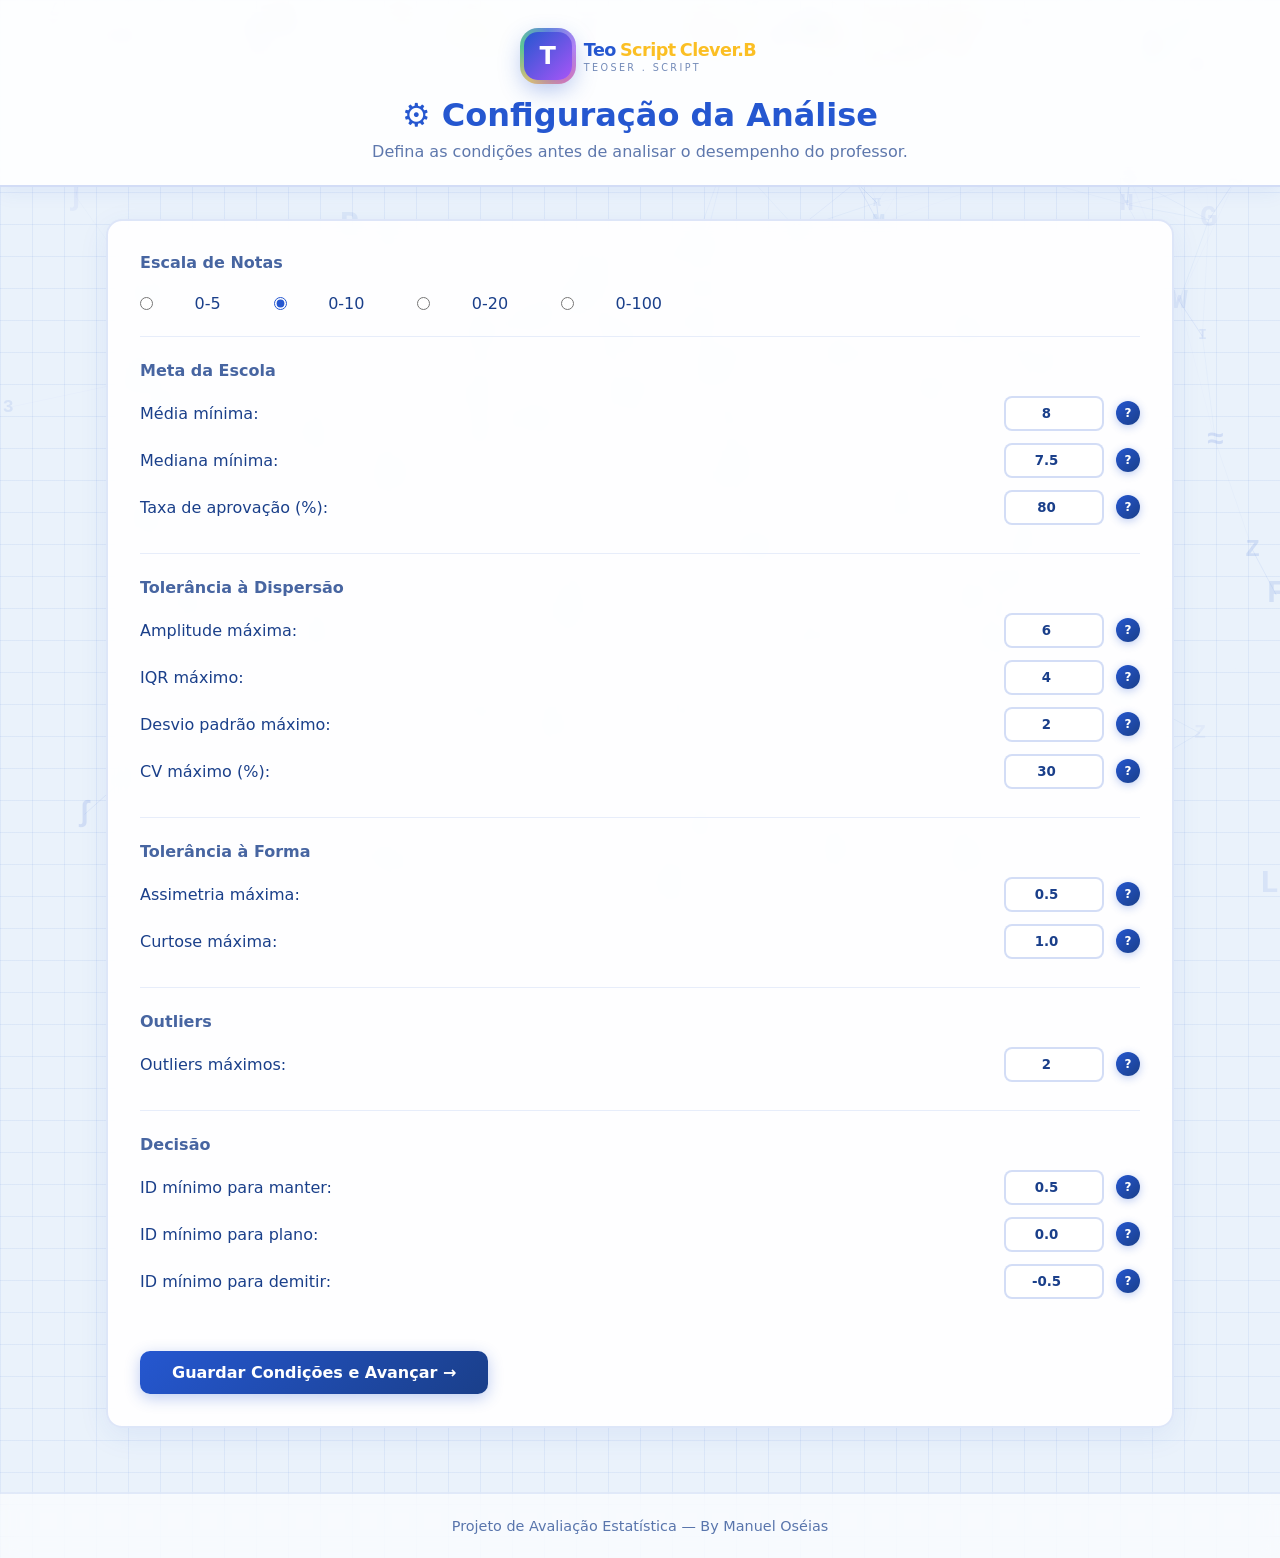
==== frontend/index.html @ eab4f6de "Primeiro commit - Projeto de Avaliação" ====
<!DOCTYPE html>
<html lang="pt">
<head>
    <meta charset="UTF-8">
    <meta name="viewport" content="width=device-width, initial-scale=1.0">
    <title>Configuração — Avaliação de Professor</title>
    <link rel="stylesheet" href="style.css">
    <style>
        #teste{
            color: #fbbf24;
        }
    </style>
</head>
<body>

    <canvas id="canvas-fundo"></canvas>
    <div id="simbolos-flutuantes"></div>

    <header>
        <div class="logo-teoscript">
            <div class="logo-icone">T</div>
            <div class="logo-texto">
                <div class="logo-titulo">
                    <span class="logo-teo">Teo</span><span class="logo-script">Script</span>
                    <span id = "teste"> Clever.B</span>
                </div>
                <span class="logo-subtitulo">Teoser . Script</span>
            </div>
        </div>
        <h1>⚙️ Configuração da Análise</h1>
        <p>Defina as condições antes de analisar o desempenho do professor.</p>
    </header>

    <main>

        <section class="config-section">

            <div class="config-group">
                <h3>Escala de Notas</h3>
                <div class="escala-opcoes">
                    <input type="radio" name="escala" id="escala-5" value="5">
                    <label for="escala-5">0-5</label>

                    <input type="radio" name="escala" id="escala-10" value="10" checked>
                    <label for="escala-10">0-10</label>

                    <input type="radio" name="escala" id="escala-20" value="20">
                    <label for="escala-20">0-20</label>

                    <input type="radio" name="escala" id="escala-100" value="100">
                    <label for="escala-100">0-100</label>
                </div>
            </div>

            <div class="config-group">
                <h3>Meta da Escola</h3>

                <div class="config-item">
                    <label for="media-min">Média mínima:</label>
                    <input type="number" id="media-min" value="8" min="0" max="10" step="0.1">
                    <span class="ajuda" data-explicacao="media-min">?</span>
                </div>

                <div class="config-item">
                    <label for="mediana-min">Mediana mínima:</label>
                    <input type="number" id="mediana-min" value="7.5" min="0" max="10" step="0.1">
                    <span class="ajuda" data-explicacao="mediana-min">?</span>
                </div>

                <div class="config-item">
                    <label for="taxa-aprovacao">Taxa de aprovação (%):</label>
                    <input type="number" id="taxa-aprovacao" value="80" min="0" max="100" step="1">
                    <span class="ajuda" data-explicacao="taxa-aprovacao">?</span>
                </div>
            </div>

            <div class="config-group">
                <h3>Tolerância à Dispersão</h3>

                <div class="config-item">
                    <label for="amplitude-max">Amplitude máxima:</label>
                    <input type="number" id="amplitude-max" value="6" min="0" max="10" step="0.1">
                    <span class="ajuda" data-explicacao="amplitude-max">?</span>
                </div>

                <div class="config-item">
                    <label for="iqr-max">IQR máximo:</label>
                    <input type="number" id="iqr-max" value="4" min="0" max="10" step="0.1">
                    <span class="ajuda" data-explicacao="iqr-max">?</span>
                </div>

                <div class="config-item">
                    <label for="desvio-max">Desvio padrão máximo:</label>
                    <input type="number" id="desvio-max" value="2" min="0" max="10" step="0.1">
                    <span class="ajuda" data-explicacao="desvio-max">?</span>
                </div>

                <div class="config-item">
                    <label for="cv-max">CV máximo (%):</label>
                    <input type="number" id="cv-max" value="30" min="0" max="100" step="1">
                    <span class="ajuda" data-explicacao="cv-max">?</span>
                </div>
            </div>

            <div class="config-group">
                <h3>Tolerância à Forma</h3>

                <div class="config-item">
                    <label for="assimetria-max">Assimetria máxima:</label>
                    <input type="number" id="assimetria-max" value="0.5" min="0" max="3" step="0.1">
                    <span class="ajuda" data-explicacao="assimetria-max">?</span>
                </div>

                <div class="config-item">
                    <label for="curtose-max">Curtose máxima:</label>
                    <input type="number" id="curtose-max" value="1.0" min="0" max="5" step="0.1">
                    <span class="ajuda" data-explicacao="curtose-max">?</span>
                </div>
            </div>

            <div class="config-group">
                <h3>Outliers</h3>

                <div class="config-item">
                    <label for="outliers-max">Outliers máximos:</label>
                    <input type="number" id="outliers-max" value="2" min="0" max="50" step="1">
                    <span class="ajuda" data-explicacao="outliers-max">?</span>
                </div>
            </div>

            <div class="config-group">
                <h3>Decisão</h3>

                <div class="config-item">
                    <label for="id-manter">ID mínimo para manter:</label>
                    <input type="number" id="id-manter" value="0.5" min="-1" max="1" step="0.1">
                    <span class="ajuda" data-explicacao="id-manter">?</span>
                </div>

                <div class="config-item">
                    <label for="id-plano">ID mínimo para plano:</label>
                    <input type="number" id="id-plano" value="0.0" min="-1" max="1" step="0.1">
                    <span class="ajuda" data-explicacao="id-plano">?</span>
                </div>

                <div class="config-item">
                    <label for="id-demitir">ID mínimo para demitir:</label>
                    <input type="number" id="id-demitir" value="-0.5" min="-1" max="1" step="0.1">
                    <span class="ajuda" data-explicacao="id-demitir">?</span>
                </div>
            </div>

            <button id="btn-avancar">Guardar Condições e Avançar →</button>

        </section>

    </main>

    <div id="modal-ajuda" class="modal hidden">
        <div class="modal-conteudo">
            <span class="modal-fechar" id="modal-fechar">&times;</span>
            <h3 id="modal-titulo"></h3>
            <p id="modal-texto"></p>
        </div>
    </div>

    <footer>
        <p>Projeto de Avaliação Estatística — By Manuel Oséias</p>
    </footer>

    <script src="script.js"></script>
</body>
</html>
---- frontend/style.css ----
/* ============================================ */
/* RESET                                         */
/* ============================================ */
* {
    margin: 0;
    padding: 0;
    box-sizing: border-box;
    font-family: 'Segoe UI', system-ui, sans-serif;
}

body {
    background-color: #eaf2fb;
    background-image:
        linear-gradient(rgba(37, 87, 208, 0.07) 1px, transparent 1px),
        linear-gradient(90deg, rgba(37, 87, 208, 0.07) 1px, transparent 1px);
    background-size: 32px 32px;
    color: #1a3f8a;
    min-height: 100vh;
    display: flex;
    flex-direction: column;
    position: relative;
    overflow-x: hidden;
}

/* ============================================ */
/* CANVAS DE FUNDO                               */
/* ============================================ */
#canvas-fundo {
    position: fixed;
    top: 0;
    left: 0;
    width: 100vw;
    height: 100vh;
    z-index: 0;
    pointer-events: none;
}

#simbolos-flutuantes {
    position: fixed;
    inset: 0;
    pointer-events: none;
    overflow: hidden;
    z-index: 0;
}

#simbolos-flutuantes span {
    position: absolute;
    font-weight: bold;
    color: #2557d0;
    opacity: 0.07;
    text-shadow: 0 0 30px rgba(37, 87, 208, 0.15);
    -webkit-user-select: none;
    user-select: none;
}

/* ============================================ */
/* HEADER COM LOGO TEO SCRIPT                    */
/* ============================================ */
header {
    position: relative;
    z-index: 10;
    text-align: center;
    padding: 2rem 1rem 1.5rem;
    background: rgba(255, 255, 255, 0.9);
    -webkit-backdrop-filter: blur(8px);
    backdrop-filter: blur(8px);
    border-bottom: 2px solid rgba(37, 87, 208, 0.2);
    box-shadow: 0 4px 20px rgba(37, 87, 208, 0.08);
}

/* LOGO */
.logo-teoscript {
    display: inline-flex;
    align-items: center;
    gap: 12px;
    margin-bottom: 1rem;
    text-decoration: none;
    cursor: default;
}

.logo-icone {
    position: relative;
    width: 48px;
    height: 48px;
    border-radius: 14px;
    display: flex;
    align-items: center;
    justify-content: center;
    font-weight: 900;
    font-size: 1.5rem;
    color: white;
    box-shadow: 0 8px 25px rgba(37, 87, 208, 0.4);
    animation: brilho-estrela 4s ease-in-out infinite;
    background: linear-gradient(135deg, #2557d0, #a855f7, #ec4899, #2557d0);
    background-size: 300% 300%;
}

@keyframes brilho-estrela {
    0% {
        background-position: 0% 50%;
        box-shadow: 0 8px 25px rgba(37, 87, 208, 0.5),
                    0 0 30px rgba(168, 85, 247, 0.3),
                    0 0 50px rgba(236, 72, 153, 0.2);
        transform: rotate(0deg) scale(1);
    }
    25% {
        box-shadow: 0 8px 25px rgba(168, 85, 247, 0.5),
                    0 0 30px rgba(236, 72, 153, 0.3),
                    0 0 50px rgba(251, 191, 36, 0.2);
        transform: rotate(5deg) scale(1.08);
    }
    50% {
        background-position: 100% 50%;
        box-shadow: 0 8px 25px rgba(236, 72, 153, 0.5),
                    0 0 30px rgba(251, 191, 36, 0.3),
                    0 0 50px rgba(34, 197, 94, 0.2);
        transform: rotate(-5deg) scale(1.15);
    }
    75% {
        box-shadow: 0 8px 25px rgba(251, 191, 36, 0.5),
                    0 0 30px rgba(34, 197, 94, 0.3),
                    0 0 50px rgba(37, 87, 208, 0.2);
        transform: rotate(5deg) scale(1.08);
    }
    100% {
        background-position: 0% 50%;
        box-shadow: 0 8px 25px rgba(37, 87, 208, 0.5),
                    0 0 30px rgba(168, 85, 247, 0.3),
                    0 0 50px rgba(236, 72, 153, 0.2);
        transform: rotate(0deg) scale(1);
    }
}

.logo-icone::before {
    content: '';
    position: absolute;
    inset: -4px;
    border-radius: 18px;
    background: conic-gradient(
        from 0deg,
        #2557d0, #a855f7, #ec4899, #fbbf24, #22c55e, #2557d0
    );
    z-index: -1;
    animation: girar-estrela 3s linear infinite;
    opacity: 0.7;
}

@keyframes girar-estrela {
    from { transform: rotate(0deg); }
    to { transform: rotate(360deg); }
}

.logo-texto {
    text-align: left;
}

.logo-titulo {
    font-weight: 800;
    font-size: 1.1rem;
    letter-spacing: -0.5px;
    display: flex;
    align-items: center;
    gap: 4px;
}

.logo-teo {
    color: #2557d0;
    animation: cor-teo 4s ease-in-out infinite;
}

@keyframes cor-teo {
    0%, 100% { color: #2557d0; }
    33% { color: #a855f7; }
    66% { color: #ec4899; }
}

.logo-script {
    color: #fbbf24;
    animation: cor-script 4s ease-in-out infinite;
}

@keyframes cor-script {
    0%, 100% { color: #fbbf24; }
    33% { color: #22c55e; }
    66% { color: #2557d0; }
}

.logo-subtitulo {
    display: block;
    font-size: 0.6rem;
    font-weight: 500;
    color: #1a3f8a;
    opacity: 0.6;
    letter-spacing: 0.25em;
    text-transform: uppercase;
    margin-top: 2px;
}

header h1 {
    font-size: 2rem;
    margin-bottom: 0.5rem;
    color: #2557d0;
    animation: pulse-titulo 3s ease-in-out infinite;
}

header p {
    color: #1a3f8a;
    opacity: 0.7;
}

@keyframes pulse-titulo {
    0%, 100% { transform: scale(1); }
    50% { transform: scale(1.03); }
}

/* ============================================ */
/* MAIN                                          */
/* ============================================ */
main {
    position: relative;
    z-index: 10;
    flex: 1;
    max-width: 1100px;
    margin: 2rem auto;
    padding: 0 1rem;
    width: 100%;
}

/* ============================================ */
/* CONFIGURAÇÃO                                  */
/* ============================================ */
.config-section {
    background: rgba(255, 255, 255, 0.92);
    -webkit-backdrop-filter: blur(8px);
    backdrop-filter: blur(8px);
    padding: 2rem;
    border-radius: 16px;
    margin-bottom: 2rem;
    border: 2px solid rgba(37, 87, 208, 0.15);
    box-shadow: 0 8px 30px rgba(37, 87, 208, 0.08);
    transition: all 0.3s;
    animation: entrar-cima 0.6s ease;
}

@keyframes entrar-cima {
    from { opacity: 0; transform: translateY(30px); }
    to { opacity: 1; transform: translateY(0); }
}

.config-section:hover {
    border-color: rgba(37, 87, 208, 0.3);
    box-shadow: 0 12px 40px rgba(37, 87, 208, 0.12);
}

.config-section h2 {
    margin-bottom: 1.5rem;
    color: #2557d0;
}

.config-group {
    margin-bottom: 1.5rem;
    padding-bottom: 1rem;
    border-bottom: 1px solid rgba(37, 87, 208, 0.1);
}

.config-group:last-of-type {
    border-bottom: none;
}

.config-group h3 {
    margin-bottom: 1rem;
    color: #1a3f8a;
    font-size: 1rem;
    opacity: 0.8;
}

.config-item {
    display: flex;
    align-items: center;
    gap: 0.75rem;
    margin-bottom: 0.75rem;
}

.config-item label {
    flex: 1;
    color: #1a3f8a;
}

.config-item input {
    background: rgba(255, 255, 255, 0.8);
    border: 2px solid rgba(37, 87, 208, 0.2);
    color: #1a3f8a;
    padding: 0.5rem;
    border-radius: 8px;
    width: 100px;
    text-align: center;
    font-weight: 600;
    transition: all 0.3s;
}

.config-item input:focus {
    outline: none;
    border-color: #2557d0;
    box-shadow: 0 0 0 4px rgba(37, 87, 208, 0.1);
}

.ajuda {
    display: inline-flex;
    align-items: center;
    justify-content: center;
    width: 24px;
    height: 24px;
    background: linear-gradient(135deg, #2557d0, #1a3f8a);
    color: white;
    border-radius: 50%;
    font-size: 0.75rem;
    font-weight: bold;
    cursor: pointer;
    transition: all 0.3s;
    -webkit-user-select: none;
    user-select: none;
    box-shadow: 0 2px 8px rgba(37, 87, 208, 0.3);
}

.ajuda:hover {
    transform: scale(1.15) rotate(10deg);
    box-shadow: 0 4px 16px rgba(37, 87, 208, 0.5);
}

.escala-opcoes {
    display: flex;
    gap: 1.5rem;
    flex-wrap: wrap;
    align-items: center;
}

.escala-opcoes input[type="radio"] {
    margin-right: 0.3rem;
    cursor: pointer;
    accent-color: #2557d0;
}

.escala-opcoes label {
    display: inline-flex;
    align-items: center;
    gap: 0.3rem;
    cursor: pointer;
    color: #1a3f8a;
    margin-right: 1rem;
    padding: 0.4rem 0.8rem;
    border-radius: 8px;
    transition: all 0.3s;
}

.escala-opcoes label:hover {
    background: rgba(37, 87, 208, 0.08);
}

/* ============================================ */
/* CONDIÇÕES ATIVAS                              */
/* ============================================ */
.condicoes-ativas {
    background: rgba(255, 255, 255, 0.92);
    -webkit-backdrop-filter: blur(8px);
    backdrop-filter: blur(8px);
    padding: 1.5rem;
    border-radius: 16px;
    margin-bottom: 2rem;
    border: 2px solid rgba(37, 87, 208, 0.15);
    border-left: 6px solid #2557d0;
    box-shadow: 0 8px 30px rgba(37, 87, 208, 0.08);
    animation: entrar-cima 0.6s ease;
}

.condicoes-ativas h2 {
    margin-bottom: 1rem;
    color: #2557d0;
    font-size: 1.2rem;
}

.condicoes-ativas #resumo-condicoes p {
    color: #1a3f8a;
    font-size: 0.9rem;
    margin-bottom: 0.3rem;
    opacity: 0.8;
}

.condicoes-ativas #resumo-condicoes a {
    color: #2557d0;
    text-decoration: none;
    font-weight: 600;
}

.btn-alterar {
    display: inline-block;
    margin-top: 1rem;
    color: #2557d0;
    text-decoration: none;
    font-size: 0.9rem;
    font-weight: 600;
    transition: all 0.3s;
}

.btn-alterar:hover {
    color: #1a3f8a;
    transform: translateX(-4px);
}

/* ============================================ */
/* UPLOAD                                        */
/* ============================================ */
.upload-section {
    background: rgba(255, 255, 255, 0.92);
    -webkit-backdrop-filter: blur(8px);
    backdrop-filter: blur(8px);
    padding: 2rem;
    border-radius: 16px;
    display: flex;
    flex-wrap: wrap;
    gap: 1rem;
    align-items: center;
    justify-content: center;
    margin-bottom: 2rem;
    border: 2px solid rgba(37, 87, 208, 0.15);
    box-shadow: 0 8px 30px rgba(37, 87, 208, 0.08);
    animation: entrar-cima 0.7s ease;
}

.upload-label {
    background: linear-gradient(135deg, #2557d0, #1a3f8a);
    color: white;
    padding: 0.75rem 1.5rem;
    border-radius: 10px;
    cursor: pointer;
    transition: all 0.3s;
    font-weight: 600;
    box-shadow: 0 4px 15px rgba(37, 87, 208, 0.3);
}

.upload-label:hover {
    transform: translateY(-2px);
    box-shadow: 0 8px 25px rgba(37, 87, 208, 0.4);
}

input[type="file"] {
    display: none;
}

.nome-ficheiro {
    background: rgba(255, 255, 255, 0.8);
    color: #1a3f8a;
    padding: 0.75rem 1.5rem;
    border-radius: 10px;
    border: 2px dashed rgba(37, 87, 208, 0.3);
    font-size: 0.95rem;
    min-width: 200px;
    text-align: center;
    transition: all 0.3s;
    opacity: 0.7;
}

.nome-ficheiro.ativo {
    color: #2557d0;
    border-color: #2557d0;
    border-style: solid;
    background: rgba(37, 87, 208, 0.08);
    opacity: 1;
    font-weight: 600;
    animation: pulse-ficheiro 2s ease-in-out infinite;
}

@keyframes pulse-ficheiro {
    0%, 100% { box-shadow: 0 0 0 0 rgba(37, 87, 208, 0.3); }
    50% { box-shadow: 0 0 0 8px rgba(37, 87, 208, 0); }
}

/* ============================================ */
/* BOTÕES                                        */
/* ============================================ */
button {
    background: linear-gradient(135deg, #2557d0, #1a3f8a);
    color: white;
    border: none;
    padding: 0.75rem 2rem;
    border-radius: 10px;
    cursor: pointer;
    font-size: 1rem;
    font-weight: 600;
    transition: all 0.3s;
    box-shadow: 0 4px 15px rgba(37, 87, 208, 0.3);
    position: relative;
    overflow: hidden;
    z-index: 1;
}

button::before {
    content: '';
    position: absolute;
    top: 0;
    left: -100%;
    width: 100%;
    height: 100%;
    background: linear-gradient(90deg, transparent, rgba(255,255,255,0.3), transparent);
    transition: left 0.5s;
    z-index: -1;
}

button:hover::before {
    left: 100%;
}

button:hover {
    transform: translateY(-2px);
    box-shadow: 0 8px 25px rgba(37, 87, 208, 0.4);
}

button:active {
    transform: translateY(0);
}

button:disabled {
    background: #94a3b8;
    cursor: not-allowed;
    box-shadow: none;
    transform: none;
}

/* ============================================ */
/* ESTADOS                                       */
/* ============================================ */
.hidden {
    display: none !important;
}

#loading {
    text-align: center;
    padding: 1.5rem;
    color: #2557d0;
    font-weight: 600;
    animation: pulse-titulo 1.5s ease-in-out infinite;
}

#erro {
    background: rgba(239, 68, 68, 0.1);
    padding: 1rem;
    border-radius: 12px;
    margin-bottom: 1rem;
    border-left: 4px solid #ef4444;
    color: #991b1b;
}

/* ============================================ */
/* RESULTADOS                                    */
/* ============================================ */
#resultados {
    animation: entrar-cima 0.6s ease;
}

#resultados h2 {
    margin: 2rem 0 1rem;
    color: #2557d0;
    border-bottom: 2px solid rgba(37, 87, 208, 0.2);
    padding-bottom: 0.5rem;
}

#resumo {
    background: rgba(255, 255, 255, 0.92);
    -webkit-backdrop-filter: blur(8px);
    backdrop-filter: blur(8px);
    padding: 1.5rem;
    border-radius: 16px;
    line-height: 1.8;
    border: 2px solid rgba(37, 87, 208, 0.15);
    box-shadow: 0 8px 30px rgba(37, 87, 208, 0.08);
}

#resumo p {
    margin-bottom: 0.75rem;
    color: #1a3f8a;
}

#tabela-medidas {
    width: 100%;
    border-collapse: collapse;
    background: rgba(255, 255, 255, 0.92);
    -webkit-backdrop-filter: blur(8px);
    backdrop-filter: blur(8px);
    border-radius: 16px;
    overflow: hidden;
    border: 2px solid rgba(37, 87, 208, 0.15);
    box-shadow: 0 8px 30px rgba(37, 87, 208, 0.08);
}

#tabela-medidas th,
#tabela-medidas td {
    padding: 0.75rem 1rem;
    text-align: left;
    border-bottom: 1px solid rgba(37, 87, 208, 0.1);
    color: #1a3f8a;
}

#tabela-medidas th {
    background: linear-gradient(135deg, #2557d0, #1a3f8a);
    color: #ffffff;
    font-weight: 600;
}

#tabela-medidas tr:last-child td {
    border-bottom: none;
}

#tabela-medidas tr:hover td {
    background: rgba(37, 87, 208, 0.05);
}

.graficos {
    display: grid;
    grid-template-columns: 1fr 1fr;
    gap: 1.5rem;
    margin-top: 1rem;
}

#histograma,
#boxplot {
    background: rgba(255, 255, 255, 0.92);
    -webkit-backdrop-filter: blur(8px);
    backdrop-filter: blur(8px);
    border-radius: 16px;
    padding: 1rem;
    min-height: 400px;
    border: 2px solid rgba(37, 87, 208, 0.15);
    box-shadow: 0 8px 30px rgba(37, 87, 208, 0.08);
}

.decisao-box {
    padding: 1.5rem;
    border-radius: 16px;
    margin-bottom: 2rem;
    border-left: 6px solid #2557d0;
    background: rgba(255, 255, 255, 0.92);
    -webkit-backdrop-filter: blur(8px);
    backdrop-filter: blur(8px);
    box-shadow: 0 8px 30px rgba(37, 87, 208, 0.08);
}

.decisao-box h2 {
    margin-bottom: 0.5rem;
    color: #2557d0;
}

.decisao-box p {
    color: #1a3f8a;
    margin-bottom: 0.5rem;
}

.decisao-box.manter {
    border-left-color: #10b981;
    background: rgba(16, 185, 129, 0.08);
}

.decisao-box.plano {
    border-left-color: #f59e0b;
    background: rgba(245, 158, 11, 0.08);
}

.decisao-box.demitir {
    border-left-color: #ef4444;
    background: rgba(239, 68, 68, 0.08);
}

/* ============================================ */
/* MODAL DE AJUDA                                */
/* ============================================ */
.modal {
    position: fixed;
    top: 0;
    left: 0;
    width: 100%;
    height: 100%;
    background: rgba(10, 5, 21, 0.6);
    -webkit-backdrop-filter: blur(4px);
    backdrop-filter: blur(4px);
    display: flex;
    align-items: center;
    justify-content: center;
    z-index: 1000;
    animation: fade-in 0.3s ease;
}

@keyframes fade-in {
    from { opacity: 0; }
    to { opacity: 1; }
}

.modal-conteudo {
    background: #ffffff;
    padding: 2rem;
    border-radius: 16px;
    max-width: 500px;
    width: 90%;
    position: relative;
    border: 2px solid rgba(37, 87, 208, 0.2);
    box-shadow: 0 20px 60px rgba(37, 87, 208, 0.3);
    animation: slide-up 0.3s ease;
}

@keyframes slide-up {
    from { transform: translateY(20px); opacity: 0; }
    to { transform: translateY(0); opacity: 1; }
}

.modal-conteudo h3 {
    color: #2557d0;
    margin-bottom: 1rem;
}

.modal-conteudo p {
    color: #1a3f8a;
    line-height: 1.6;
}

.modal-fechar {
    position: absolute;
    top: 10px;
    right: 15px;
    font-size: 1.5rem;
    color: #1a3f8a;
    cursor: pointer;
    transition: all 0.3s;
}

.modal-fechar:hover {
    color: #ef4444;
    transform: rotate(90deg);
}

/* ============================================ */
/* FOOTER                                        */
/* ============================================ */
footer {
    position: relative;
    z-index: 10;
    text-align: center;
    padding: 1.5rem;
    background: rgba(255, 255, 255, 0.9);
    -webkit-backdrop-filter: blur(8px);
    backdrop-filter: blur(8px);
    color: #1a3f8a;
    opacity: 0.7;
    font-size: 0.9rem;
    border-top: 2px solid rgba(37, 87, 208, 0.15);
}

/* ============================================ */
/* RESPONSIVO                                    */
/* ============================================ */
@media (max-width: 768px) {
    .graficos {
        grid-template-columns: 1fr;
    }

    .config-item {
        flex-direction: column;
        align-items: flex-start;
    }

    .config-item input {
        width: 100%;
    }

    .logo-titulo {
        font-size: 0.95rem;
    }
}
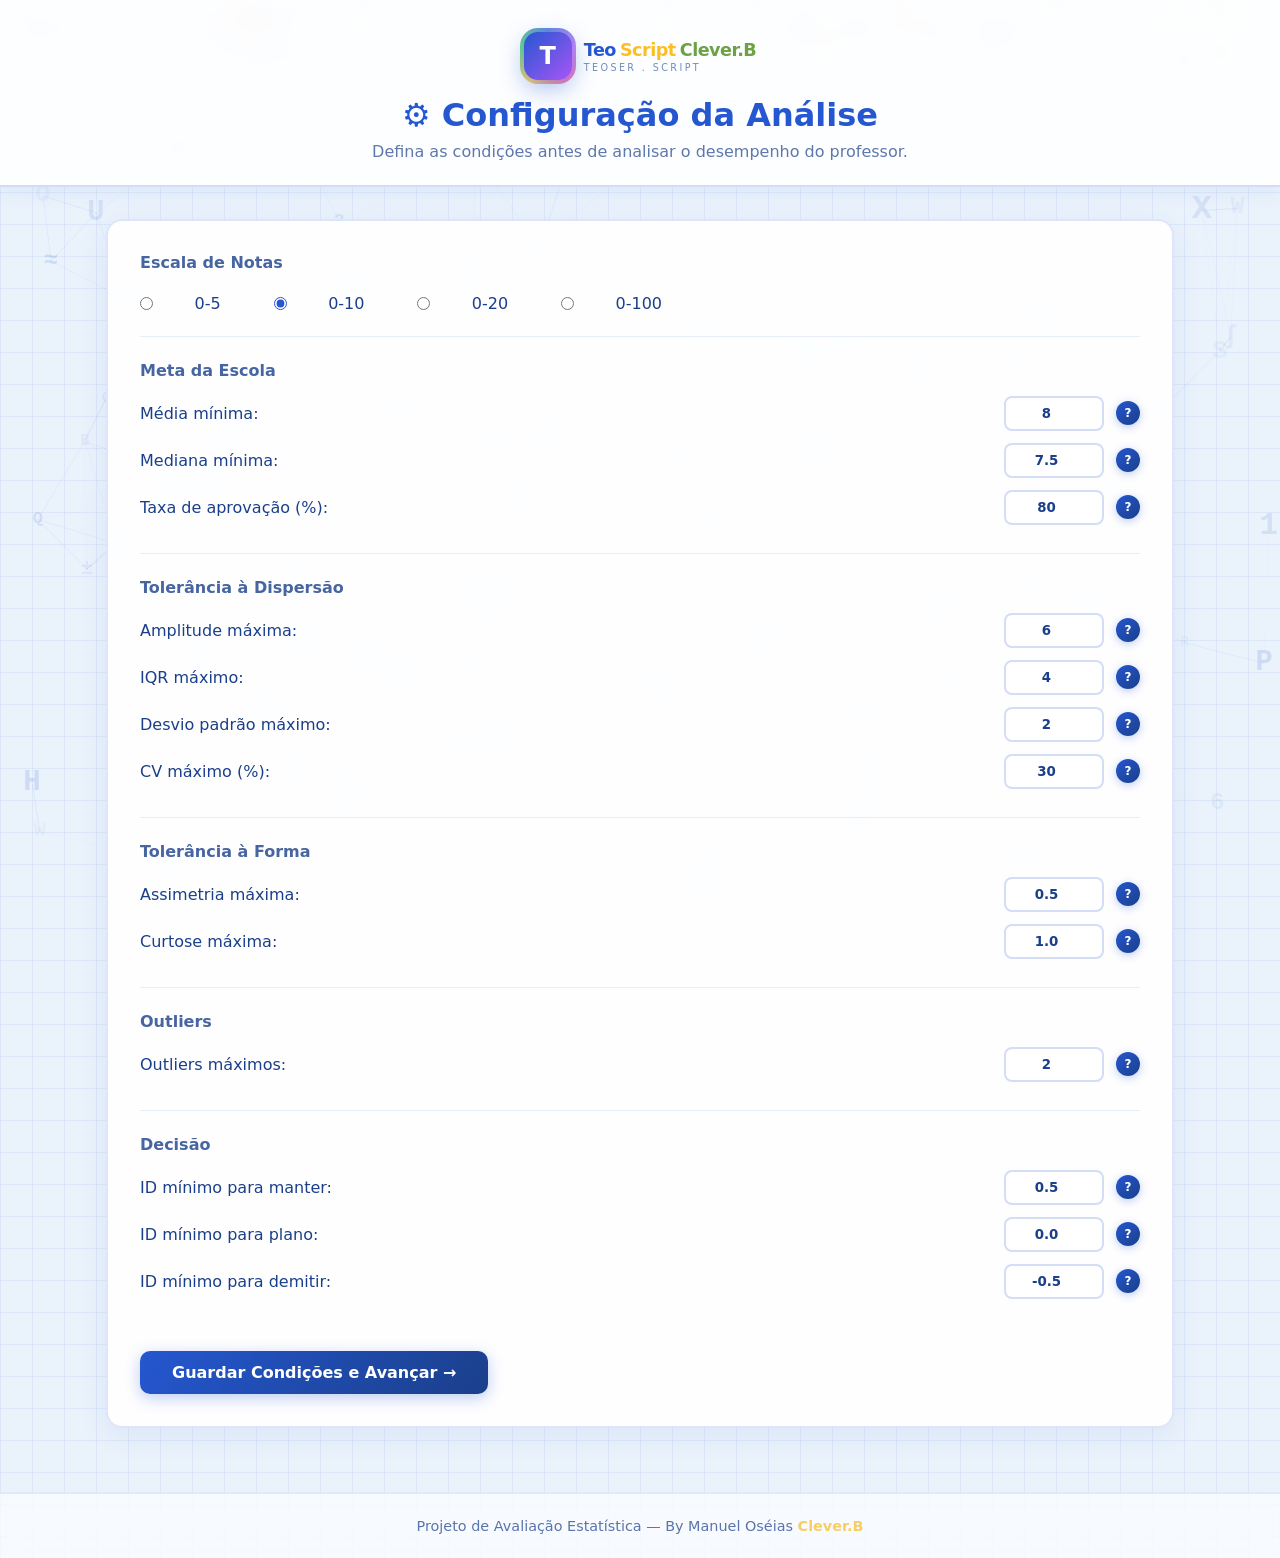
==== commit ec9f1d22: "actualization" ====
--- a/frontend/index.html
+++ b/frontend/index.html
@@ -6,8 +6,8 @@
     <title>Configuração — Avaliação de Professor</title>
     <link rel="stylesheet" href="style.css">
     <style>
-        #teste{
-            color: #fbbf24;
+        .teste{
+            color: #378002bc;
         }
     </style>
 </head>
@@ -22,7 +22,7 @@
             <div class="logo-texto">
                 <div class="logo-titulo">
                     <span class="logo-teo">Teo</span><span class="logo-script">Script</span>
-                    <span id = "teste"> Clever.B</span>
+                    <span class = "teste"> Clever.B</span>
                 </div>
                 <span class="logo-subtitulo">Teoser . Script</span>
             </div>
@@ -165,7 +165,7 @@
     </div>
 
     <footer>
-        <p>Projeto de Avaliação Estatística — By Manuel Oséias</p>
+        <p>Projeto de Avaliação Estatística — By Manuel Oséias <strong> <span class="logo-script"> Clever.B</span></strong> </p>
     </footer>
 
     <script src="script.js"></script>
--- a/frontend/style.css
+++ b/frontend/style.css
@@ -667,6 +667,9 @@
     border-left-color: #ef4444;
     background: rgba(239, 68, 68, 0.08);
 }
+#erro p {
+    white-space: pre-line;
+}
 
 /* ============================================ */
 /* MODAL DE AJUDA                                */
